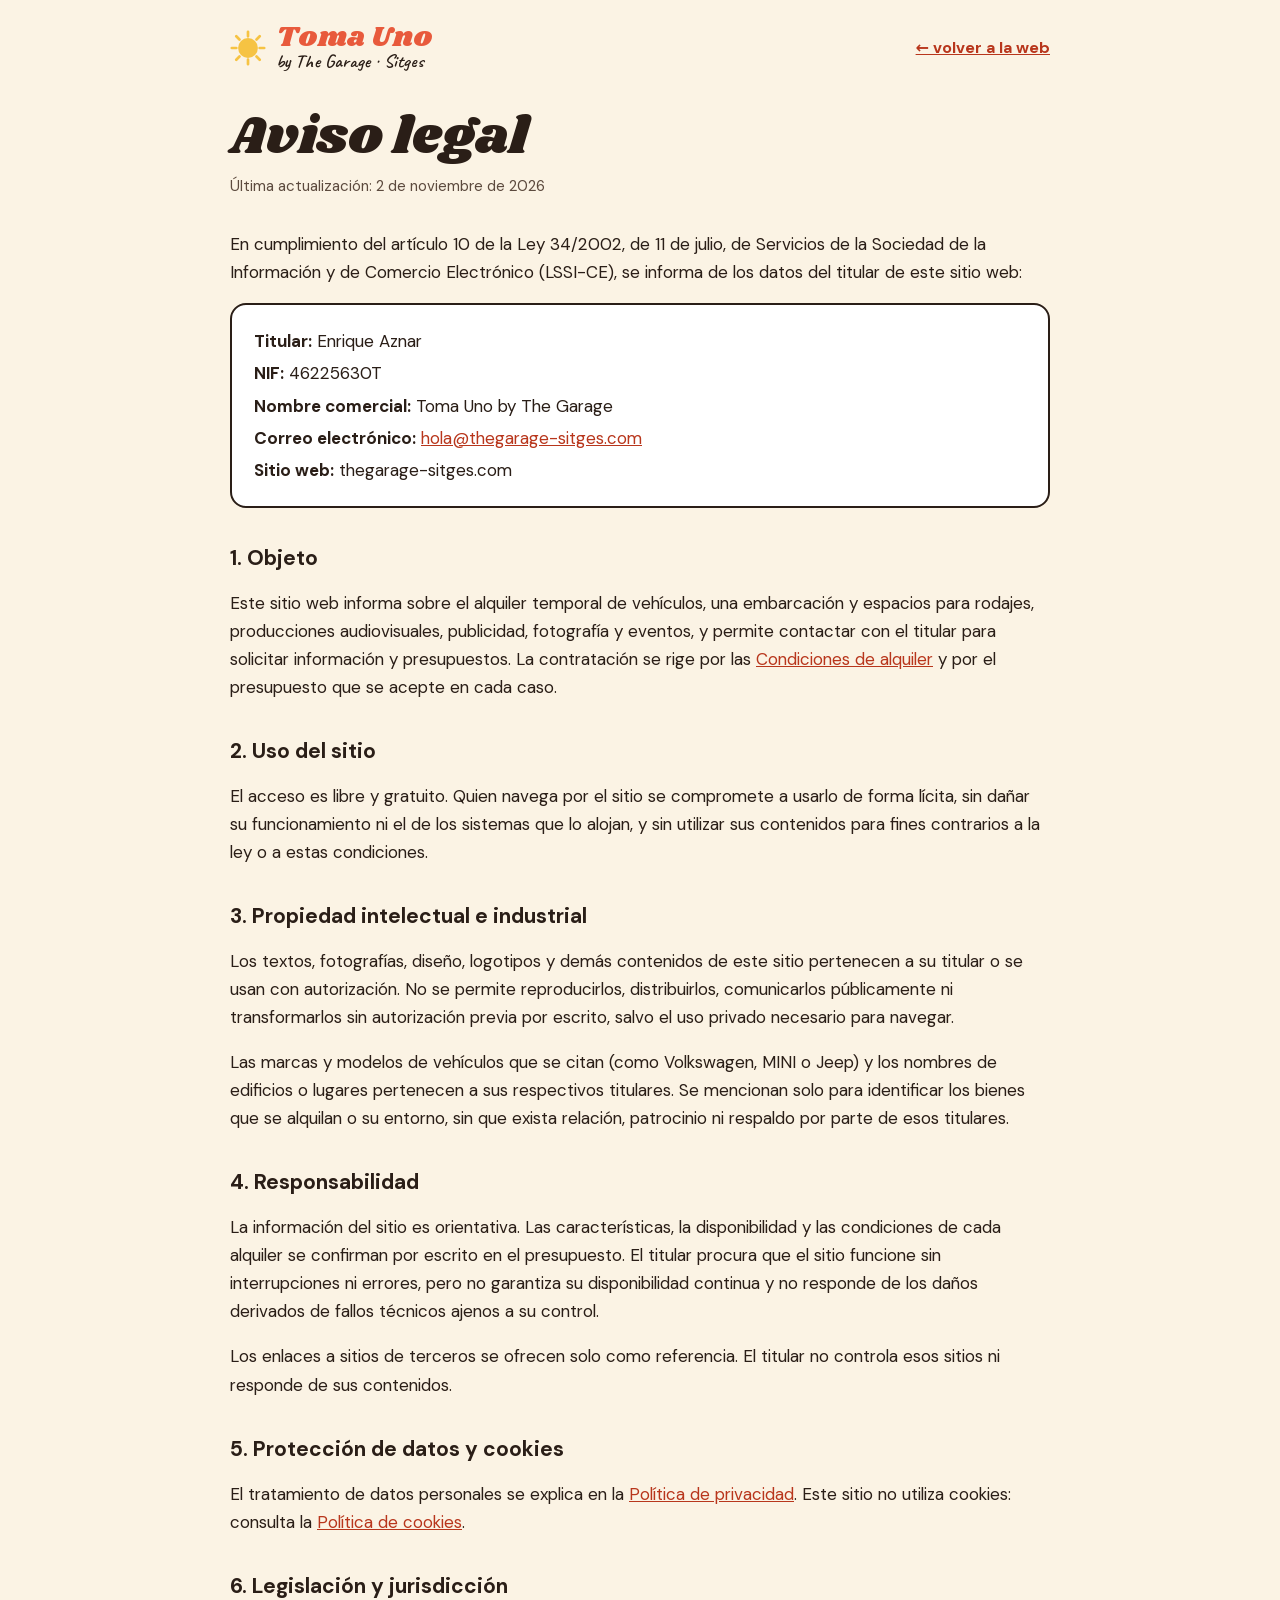
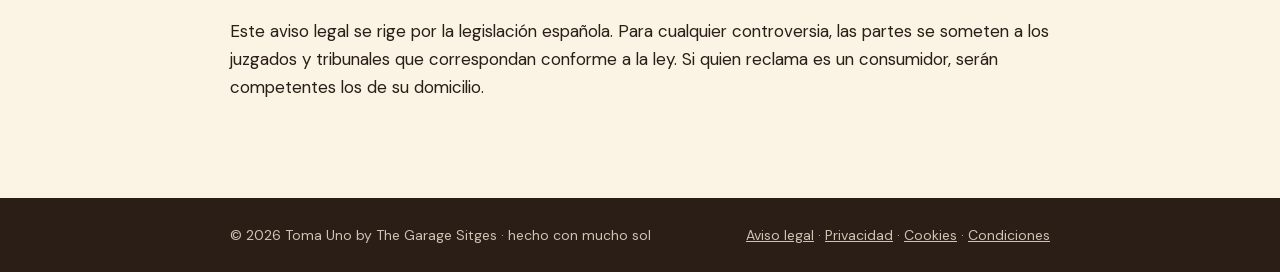
==== aviso-legal.html @ 8d8ea053 "Textos legales (aviso legal, privacidad, cookies, condiciones) y fuentes alojadas en la web Co-Autho" ====
<!doctype html>
<html lang="es">
<head>
<meta charset="utf-8">
<meta name="viewport" content="width=device-width, initial-scale=1">
<title>Aviso legal · Toma Uno by The Garage</title>
<meta name="description" content="Datos del titular y condiciones de uso del sitio web Toma Uno by The Garage.">
<link rel="canonical" href="https://thegarage-sitges.com/aviso-legal.html">
<meta name="robots" content="index, follow">
<link rel="stylesheet" href="fonts/fonts.css">
<style>
body{margin:0;font-family:'DM Sans',system-ui,sans-serif;color:#2A1E17;background:#FBF3E4}
a{color:#B8361C}a:hover{color:#8A2410}
header,main,footer>div{max-width:820px;margin:0 auto;padding-left:24px;padding-right:24px}
header{padding-top:24px;padding-bottom:8px;display:flex;flex-wrap:wrap;justify-content:space-between;align-items:center;gap:12px}
.logo{display:inline-flex;align-items:center;gap:10px;text-decoration:none;color:#2A1E17}
.logo b{font-family:Shrikhand,serif;font-weight:400;font-size:28px;color:#E85A3C}
.logo i{font-family:Caveat,cursive;font-style:normal;font-size:19px}
main{padding-top:32px;padding-bottom:80px}
h1{font-family:Shrikhand,serif;font-weight:400;font-size:clamp(36px,6vw,52px);line-height:1.05;margin:0 0 8px}
.fecha{margin:0 0 32px;color:#5C4A3E;font-size:15px}
h2{font-size:21px;margin:36px 0 10px}
p,li{font-size:17px;line-height:1.65}
ul,ol{padding-left:22px}
.ficha{background:#fff;border:2px solid #2A1E17;border-radius:16px;padding:18px 22px}
.ficha p{margin:4px 0}
footer{background:#2A1E17;color:#CFC3B4;font-size:14px}
footer>div{padding-top:28px;padding-bottom:28px;display:flex;flex-wrap:wrap;justify-content:space-between;gap:12px}
footer a{color:#CFC3B4}
</style>
</head>
<body>
<header>
<a class="logo" href="./"><svg aria-hidden="true" width="36" height="36" viewBox="0 0 40 40"><circle cx="20" cy="20" r="11" fill="#F6C343"></circle><g stroke="#F6C343" stroke-width="3" stroke-linecap="round"><path d="M20 2v5M20 33v5M2 20h5M33 20h5M7 7l3.5 3.5M29.5 29.5L33 33M7 33l3.5-3.5M29.5 10.5L33 7"></path></g></svg><span style="display:flex;flex-direction:column;line-height:1"><b>Toma Uno</b><i>by The Garage · Sitges</i></span></a>
<a href="./" style="font-weight:700">← volver a la web</a>
</header>
<main>
<h1>Aviso legal</h1>
<p class="fecha">Última actualización: 2 de noviembre de 2026</p>
<p>En cumplimiento del artículo 10 de la Ley 34/2002, de 11 de julio, de Servicios de la Sociedad de la Información y de Comercio Electrónico (LSSI-CE), se informa de los datos del titular de este sitio web:</p>
<div class="ficha">
<p><strong>Titular:</strong> Enrique Aznar</p>
<p><strong>NIF:</strong> 46225630T</p>
<p><strong>Nombre comercial:</strong> Toma Uno by The Garage</p>
<p><strong>Correo electrónico:</strong> <a href="mailto:hola@thegarage-sitges.com">hola@thegarage-sitges.com</a></p>
<p><strong>Sitio web:</strong> thegarage-sitges.com</p>
</div>

<h2>1. Objeto</h2>
<p>Este sitio web informa sobre el alquiler temporal de vehículos, una embarcación y espacios para rodajes, producciones audiovisuales, publicidad, fotografía y eventos, y permite contactar con el titular para solicitar información y presupuestos. La contratación se rige por las <a href="condiciones.html">Condiciones de alquiler</a> y por el presupuesto que se acepte en cada caso.</p>

<h2>2. Uso del sitio</h2>
<p>El acceso es libre y gratuito. Quien navega por el sitio se compromete a usarlo de forma lícita, sin dañar su funcionamiento ni el de los sistemas que lo alojan, y sin utilizar sus contenidos para fines contrarios a la ley o a estas condiciones.</p>

<h2>3. Propiedad intelectual e industrial</h2>
<p>Los textos, fotografías, diseño, logotipos y demás contenidos de este sitio pertenecen a su titular o se usan con autorización. No se permite reproducirlos, distribuirlos, comunicarlos públicamente ni transformarlos sin autorización previa por escrito, salvo el uso privado necesario para navegar.</p>
<p>Las marcas y modelos de vehículos que se citan (como Volkswagen, MINI o Jeep) y los nombres de edificios o lugares pertenecen a sus respectivos titulares. Se mencionan solo para identificar los bienes que se alquilan o su entorno, sin que exista relación, patrocinio ni respaldo por parte de esos titulares.</p>

<h2>4. Responsabilidad</h2>
<p>La información del sitio es orientativa. Las características, la disponibilidad y las condiciones de cada alquiler se confirman por escrito en el presupuesto. El titular procura que el sitio funcione sin interrupciones ni errores, pero no garantiza su disponibilidad continua y no responde de los daños derivados de fallos técnicos ajenos a su control.</p>
<p>Los enlaces a sitios de terceros se ofrecen solo como referencia. El titular no controla esos sitios ni responde de sus contenidos.</p>

<h2>5. Protección de datos y cookies</h2>
<p>El tratamiento de datos personales se explica en la <a href="privacidad.html">Política de privacidad</a>. Este sitio no utiliza cookies: consulta la <a href="cookies.html">Política de cookies</a>.</p>

<h2>6. Legislación y jurisdicción</h2>
<p>Este aviso legal se rige por la legislación española. Para cualquier controversia, las partes se someten a los juzgados y tribunales que correspondan conforme a la ley. Si quien reclama es un consumidor, serán competentes los de su domicilio.</p>

</main>
<footer><div>
<span>© 2026 Toma Uno by The Garage Sitges · hecho con mucho sol</span>
<span><a href="aviso-legal.html">Aviso legal</a> · <a href="privacidad.html">Privacidad</a> · <a href="cookies.html">Cookies</a> · <a href="condiciones.html">Condiciones</a></span>
</div></footer>
</body>
</html>
---- fonts/fonts.css ----
/* latin-ext */
@font-face {
  font-family: 'Caveat';
  font-style: normal;
  font-weight: 600;
  font-display: swap;
  src: url(Caveat-600-latin-ext.woff2) format('woff2');
  unicode-range: U+0100-02BA, U+02BD-02C5, U+02C7-02CC, U+02CE-02D7, U+02DD-02FF, U+0304, U+0308, U+0329, U+1D00-1DBF, U+1E00-1E9F, U+1EF2-1EFF, U+2020, U+20A0-20AB, U+20AD-20C4, U+2113, U+2C60-2C7F, U+A720-A7FF;
}
/* latin */
@font-face {
  font-family: 'Caveat';
  font-style: normal;
  font-weight: 600;
  font-display: swap;
  src: url(Caveat-600-latin.woff2) format('woff2');
  unicode-range: U+0000-00FF, U+0131, U+0152-0153, U+02BB-02BC, U+02C6, U+02DA, U+02DC, U+0304, U+0308, U+0329, U+2000-206F, U+20AC, U+2122, U+2191, U+2193, U+2212, U+2215, U+FEFF, U+FFFD;
}
/* latin-ext */
@font-face {
  font-family: 'Caveat';
  font-style: normal;
  font-weight: 700;
  font-display: swap;
  src: url(Caveat-600-latin-ext.woff2) format('woff2');
  unicode-range: U+0100-02BA, U+02BD-02C5, U+02C7-02CC, U+02CE-02D7, U+02DD-02FF, U+0304, U+0308, U+0329, U+1D00-1DBF, U+1E00-1E9F, U+1EF2-1EFF, U+2020, U+20A0-20AB, U+20AD-20C4, U+2113, U+2C60-2C7F, U+A720-A7FF;
}
/* latin */
@font-face {
  font-family: 'Caveat';
  font-style: normal;
  font-weight: 700;
  font-display: swap;
  src: url(Caveat-600-latin.woff2) format('woff2');
  unicode-range: U+0000-00FF, U+0131, U+0152-0153, U+02BB-02BC, U+02C6, U+02DA, U+02DC, U+0304, U+0308, U+0329, U+2000-206F, U+20AC, U+2122, U+2191, U+2193, U+2212, U+2215, U+FEFF, U+FFFD;
}
/* latin-ext */
@font-face {
  font-family: 'DM Sans';
  font-style: normal;
  font-weight: 400;
  font-display: swap;
  src: url(DMSans-400-latin-ext.woff2) format('woff2');
  unicode-range: U+0100-02BA, U+02BD-02C5, U+02C7-02CC, U+02CE-02D7, U+02DD-02FF, U+0304, U+0308, U+0329, U+1D00-1DBF, U+1E00-1E9F, U+1EF2-1EFF, U+2020, U+20A0-20AB, U+20AD-20C4, U+2113, U+2C60-2C7F, U+A720-A7FF;
}
/* latin */
@font-face {
  font-family: 'DM Sans';
  font-style: normal;
  font-weight: 400;
  font-display: swap;
  src: url(DMSans-400-latin.woff2) format('woff2');
  unicode-range: U+0000-00FF, U+0131, U+0152-0153, U+02BB-02BC, U+02C6, U+02DA, U+02DC, U+0304, U+0308, U+0329, U+2000-206F, U+20AC, U+2122, U+2191, U+2193, U+2212, U+2215, U+FEFF, U+FFFD;
}
/* latin-ext */
@font-face {
  font-family: 'DM Sans';
  font-style: normal;
  font-weight: 500;
  font-display: swap;
  src: url(DMSans-400-latin-ext.woff2) format('woff2');
  unicode-range: U+0100-02BA, U+02BD-02C5, U+02C7-02CC, U+02CE-02D7, U+02DD-02FF, U+0304, U+0308, U+0329, U+1D00-1DBF, U+1E00-1E9F, U+1EF2-1EFF, U+2020, U+20A0-20AB, U+20AD-20C4, U+2113, U+2C60-2C7F, U+A720-A7FF;
}
/* latin */
@font-face {
  font-family: 'DM Sans';
  font-style: normal;
  font-weight: 500;
  font-display: swap;
  src: url(DMSans-400-latin.woff2) format('woff2');
  unicode-range: U+0000-00FF, U+0131, U+0152-0153, U+02BB-02BC, U+02C6, U+02DA, U+02DC, U+0304, U+0308, U+0329, U+2000-206F, U+20AC, U+2122, U+2191, U+2193, U+2212, U+2215, U+FEFF, U+FFFD;
}
/* latin-ext */
@font-face {
  font-family: 'DM Sans';
  font-style: normal;
  font-weight: 700;
  font-display: swap;
  src: url(DMSans-400-latin-ext.woff2) format('woff2');
  unicode-range: U+0100-02BA, U+02BD-02C5, U+02C7-02CC, U+02CE-02D7, U+02DD-02FF, U+0304, U+0308, U+0329, U+1D00-1DBF, U+1E00-1E9F, U+1EF2-1EFF, U+2020, U+20A0-20AB, U+20AD-20C4, U+2113, U+2C60-2C7F, U+A720-A7FF;
}
/* latin */
@font-face {
  font-family: 'DM Sans';
  font-style: normal;
  font-weight: 700;
  font-display: swap;
  src: url(DMSans-400-latin.woff2) format('woff2');
  unicode-range: U+0000-00FF, U+0131, U+0152-0153, U+02BB-02BC, U+02C6, U+02DA, U+02DC, U+0304, U+0308, U+0329, U+2000-206F, U+20AC, U+2122, U+2191, U+2193, U+2212, U+2215, U+FEFF, U+FFFD;
}
/* latin-ext */
@font-face {
  font-family: 'Shrikhand';
  font-style: normal;
  font-weight: 400;
  font-display: swap;
  src: url(Shrikhand-400-latin-ext.woff2) format('woff2');
  unicode-range: U+0100-02BA, U+02BD-02C5, U+02C7-02CC, U+02CE-02D7, U+02DD-02FF, U+0304, U+0308, U+0329, U+1D00-1DBF, U+1E00-1E9F, U+1EF2-1EFF, U+2020, U+20A0-20AB, U+20AD-20C4, U+2113, U+2C60-2C7F, U+A720-A7FF;
}
/* latin */
@font-face {
  font-family: 'Shrikhand';
  font-style: normal;
  font-weight: 400;
  font-display: swap;
  src: url(Shrikhand-400-latin.woff2) format('woff2');
  unicode-range: U+0000-00FF, U+0131, U+0152-0153, U+02BB-02BC, U+02C6, U+02DA, U+02DC, U+0304, U+0308, U+0329, U+2000-206F, U+20AC, U+2122, U+2191, U+2193, U+2212, U+2215, U+FEFF, U+FFFD;
}
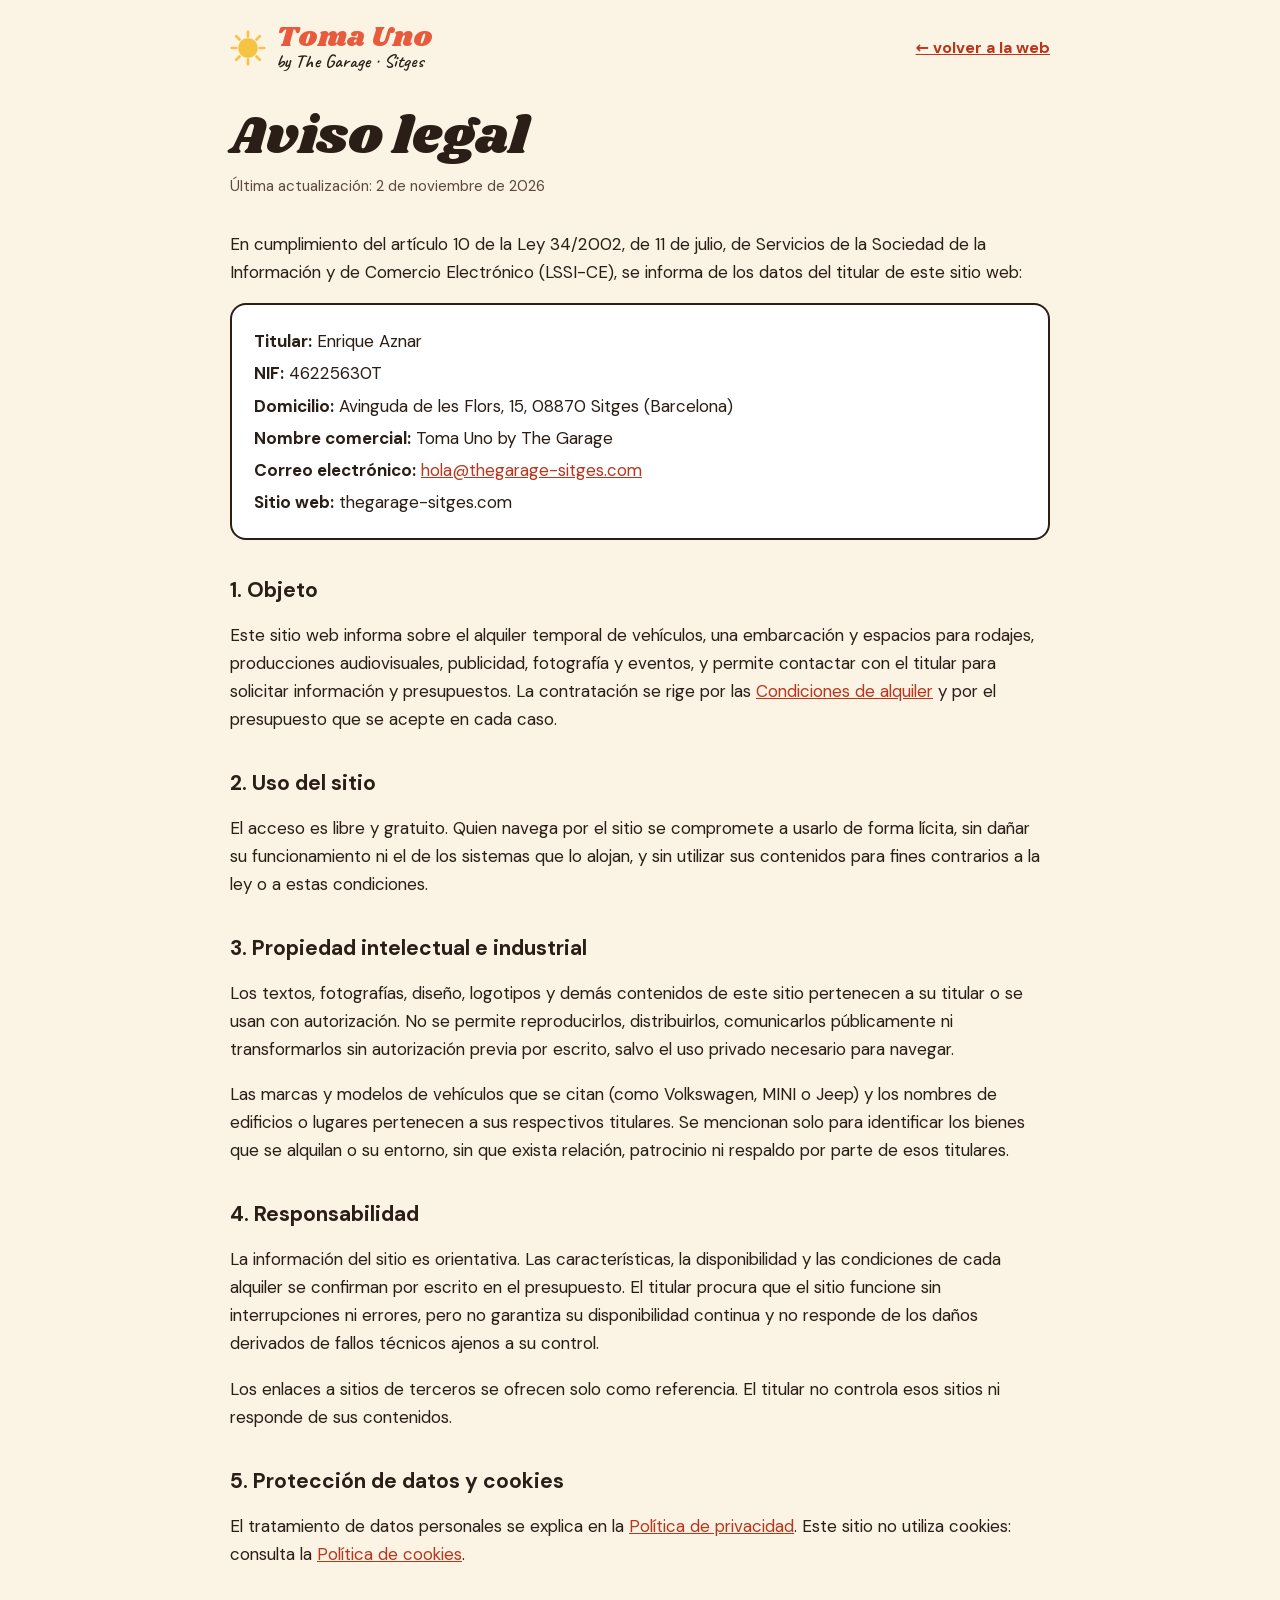
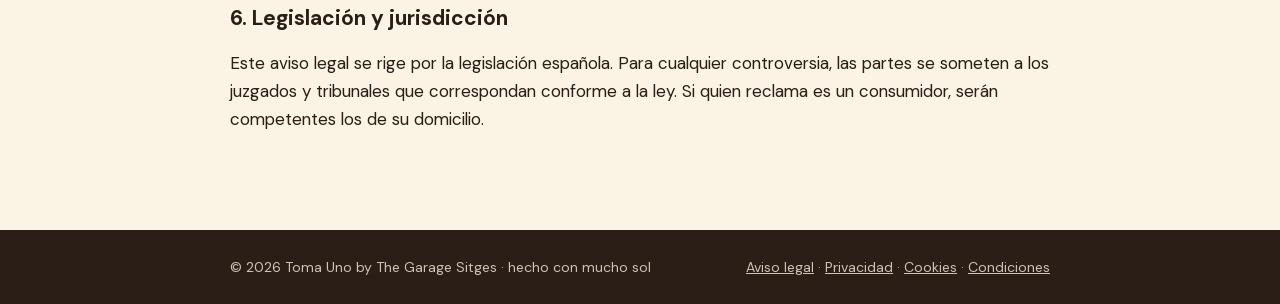
==== commit 6b8b5a05: "Aviso legal: domicilio en Sitges Co-Authored-By: Claude Opus 5.5 <noreply@anthropic.com>" ====
--- a/aviso-legal.html
+++ b/aviso-legal.html
@@ -41,6 +41,7 @@
 <div class="ficha">
 <p><strong>Titular:</strong> Enrique Aznar</p>
 <p><strong>NIF:</strong> 46225630T</p>
+<p><strong>Domicilio:</strong> Avinguda de les Flors, 15, 08870 Sitges (Barcelona)</p>
 <p><strong>Nombre comercial:</strong> Toma Uno by The Garage</p>
 <p><strong>Correo electrónico:</strong> <a href="mailto:hola@thegarage-sitges.com">hola@thegarage-sitges.com</a></p>
 <p><strong>Sitio web:</strong> thegarage-sitges.com</p>
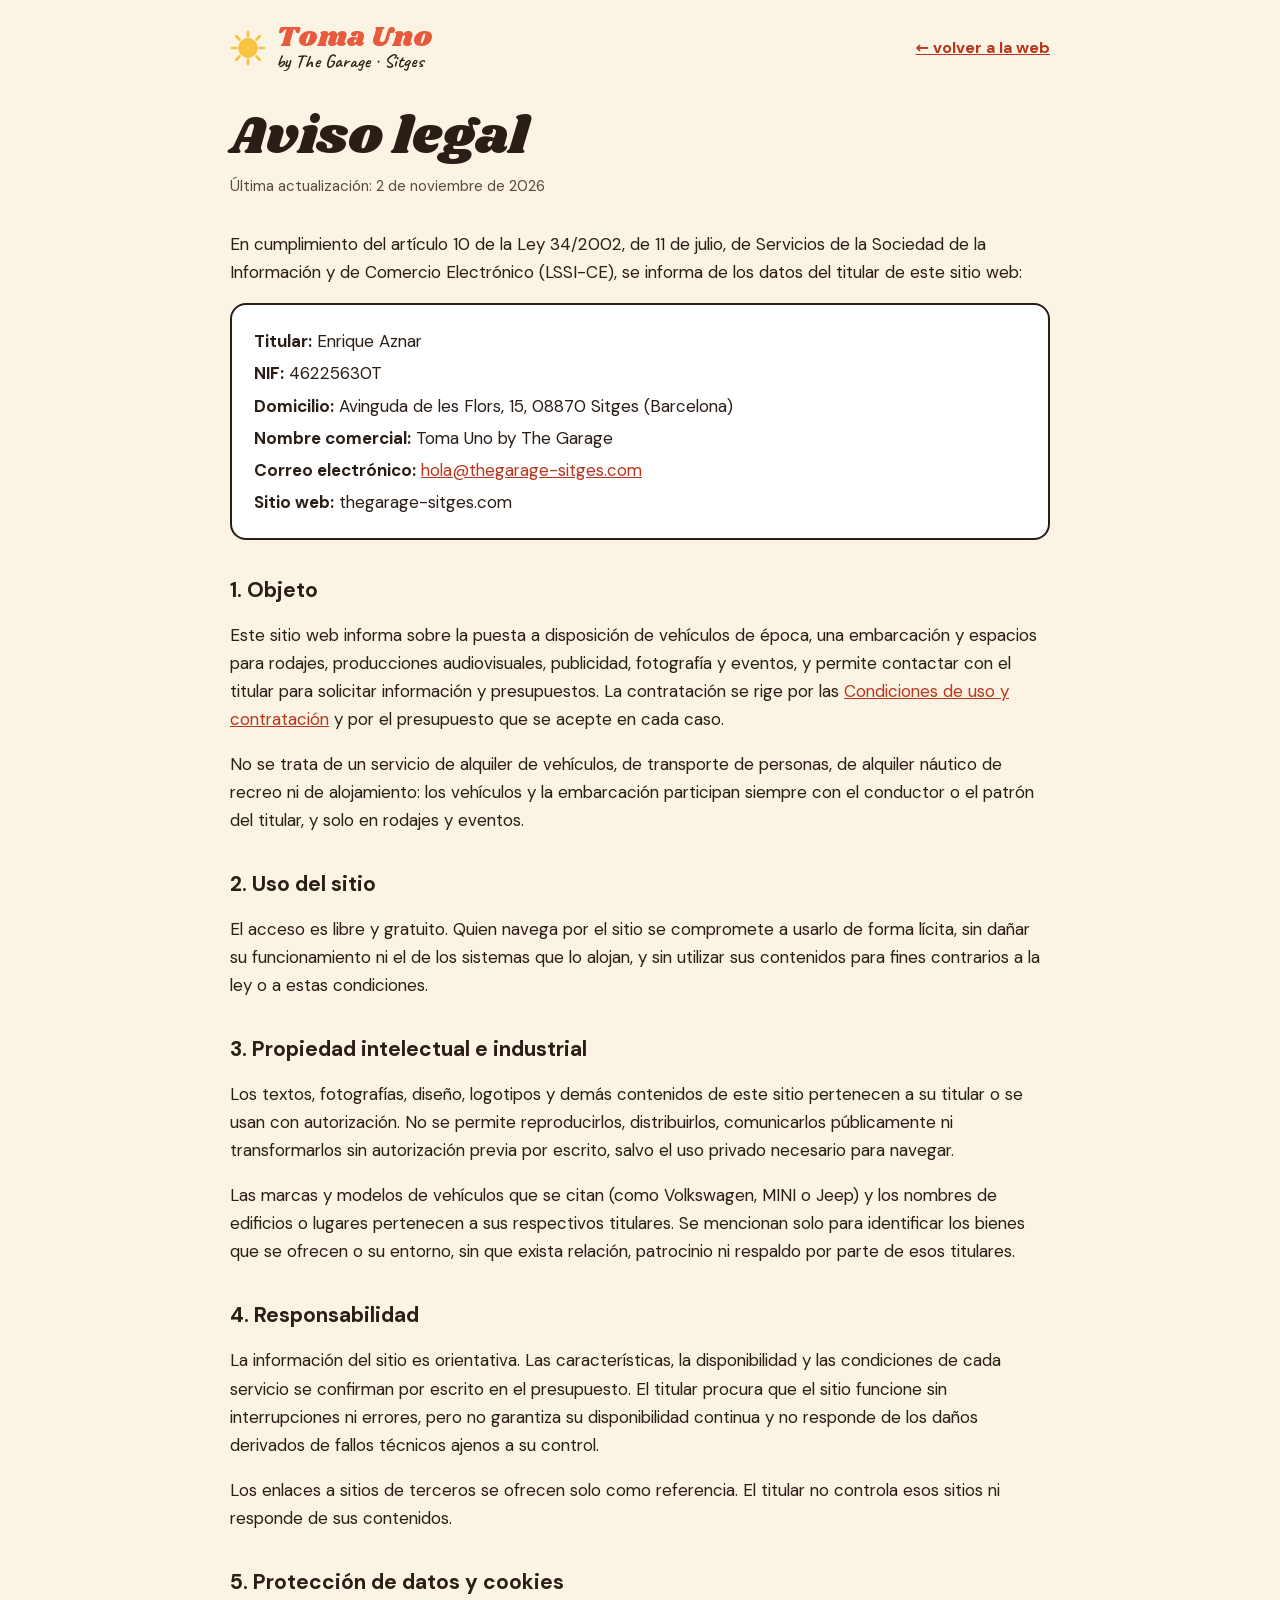
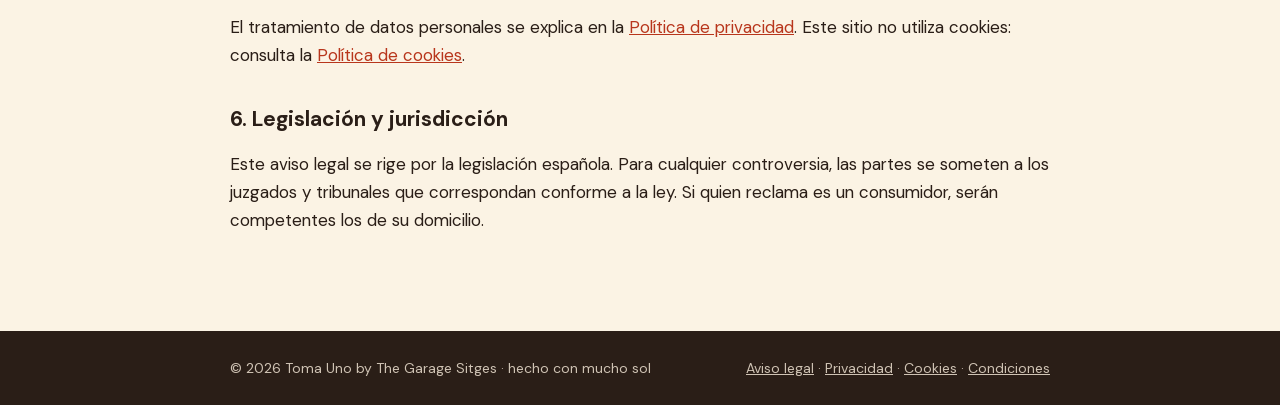
==== commit 811d1fc1: "No es alquiler: vehículos y velero solo para rodajes y eventos, con conductor o patrón; áticos no so" ====
--- a/aviso-legal.html
+++ b/aviso-legal.html
@@ -48,17 +48,18 @@
 </div>
 
 <h2>1. Objeto</h2>
-<p>Este sitio web informa sobre el alquiler temporal de vehículos, una embarcación y espacios para rodajes, producciones audiovisuales, publicidad, fotografía y eventos, y permite contactar con el titular para solicitar información y presupuestos. La contratación se rige por las <a href="condiciones.html">Condiciones de alquiler</a> y por el presupuesto que se acepte en cada caso.</p>
+<p>Este sitio web informa sobre la puesta a disposición de vehículos de época, una embarcación y espacios para rodajes, producciones audiovisuales, publicidad, fotografía y eventos, y permite contactar con el titular para solicitar información y presupuestos. La contratación se rige por las <a href="condiciones.html">Condiciones de uso y contratación</a> y por el presupuesto que se acepte en cada caso.</p>
+<p>No se trata de un servicio de alquiler de vehículos, de transporte de personas, de alquiler náutico de recreo ni de alojamiento: los vehículos y la embarcación participan siempre con el conductor o el patrón del titular, y solo en rodajes y eventos.</p>
 
 <h2>2. Uso del sitio</h2>
 <p>El acceso es libre y gratuito. Quien navega por el sitio se compromete a usarlo de forma lícita, sin dañar su funcionamiento ni el de los sistemas que lo alojan, y sin utilizar sus contenidos para fines contrarios a la ley o a estas condiciones.</p>
 
 <h2>3. Propiedad intelectual e industrial</h2>
 <p>Los textos, fotografías, diseño, logotipos y demás contenidos de este sitio pertenecen a su titular o se usan con autorización. No se permite reproducirlos, distribuirlos, comunicarlos públicamente ni transformarlos sin autorización previa por escrito, salvo el uso privado necesario para navegar.</p>
-<p>Las marcas y modelos de vehículos que se citan (como Volkswagen, MINI o Jeep) y los nombres de edificios o lugares pertenecen a sus respectivos titulares. Se mencionan solo para identificar los bienes que se alquilan o su entorno, sin que exista relación, patrocinio ni respaldo por parte de esos titulares.</p>
+<p>Las marcas y modelos de vehículos que se citan (como Volkswagen, MINI o Jeep) y los nombres de edificios o lugares pertenecen a sus respectivos titulares. Se mencionan solo para identificar los bienes que se ofrecen o su entorno, sin que exista relación, patrocinio ni respaldo por parte de esos titulares.</p>
 
 <h2>4. Responsabilidad</h2>
-<p>La información del sitio es orientativa. Las características, la disponibilidad y las condiciones de cada alquiler se confirman por escrito en el presupuesto. El titular procura que el sitio funcione sin interrupciones ni errores, pero no garantiza su disponibilidad continua y no responde de los daños derivados de fallos técnicos ajenos a su control.</p>
+<p>La información del sitio es orientativa. Las características, la disponibilidad y las condiciones de cada servicio se confirman por escrito en el presupuesto. El titular procura que el sitio funcione sin interrupciones ni errores, pero no garantiza su disponibilidad continua y no responde de los daños derivados de fallos técnicos ajenos a su control.</p>
 <p>Los enlaces a sitios de terceros se ofrecen solo como referencia. El titular no controla esos sitios ni responde de sus contenidos.</p>
 
 <h2>5. Protección de datos y cookies</h2>
